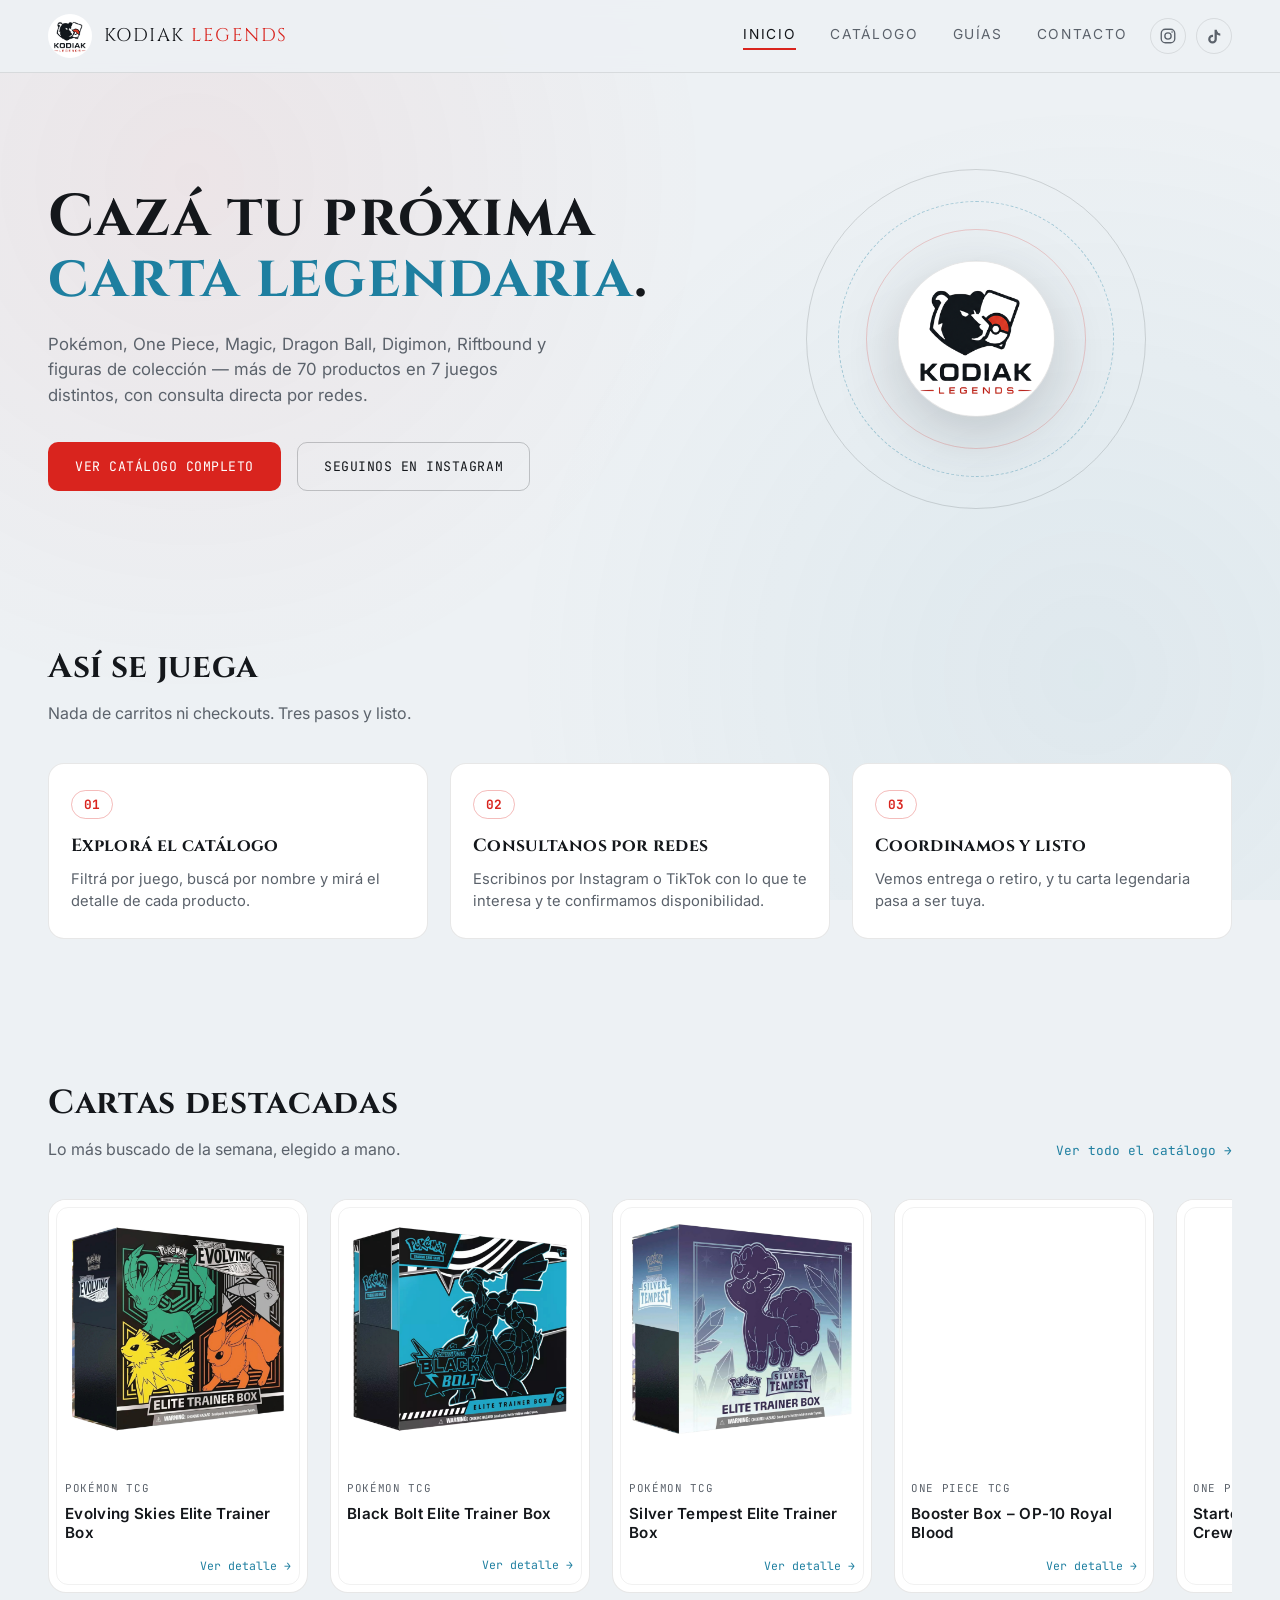
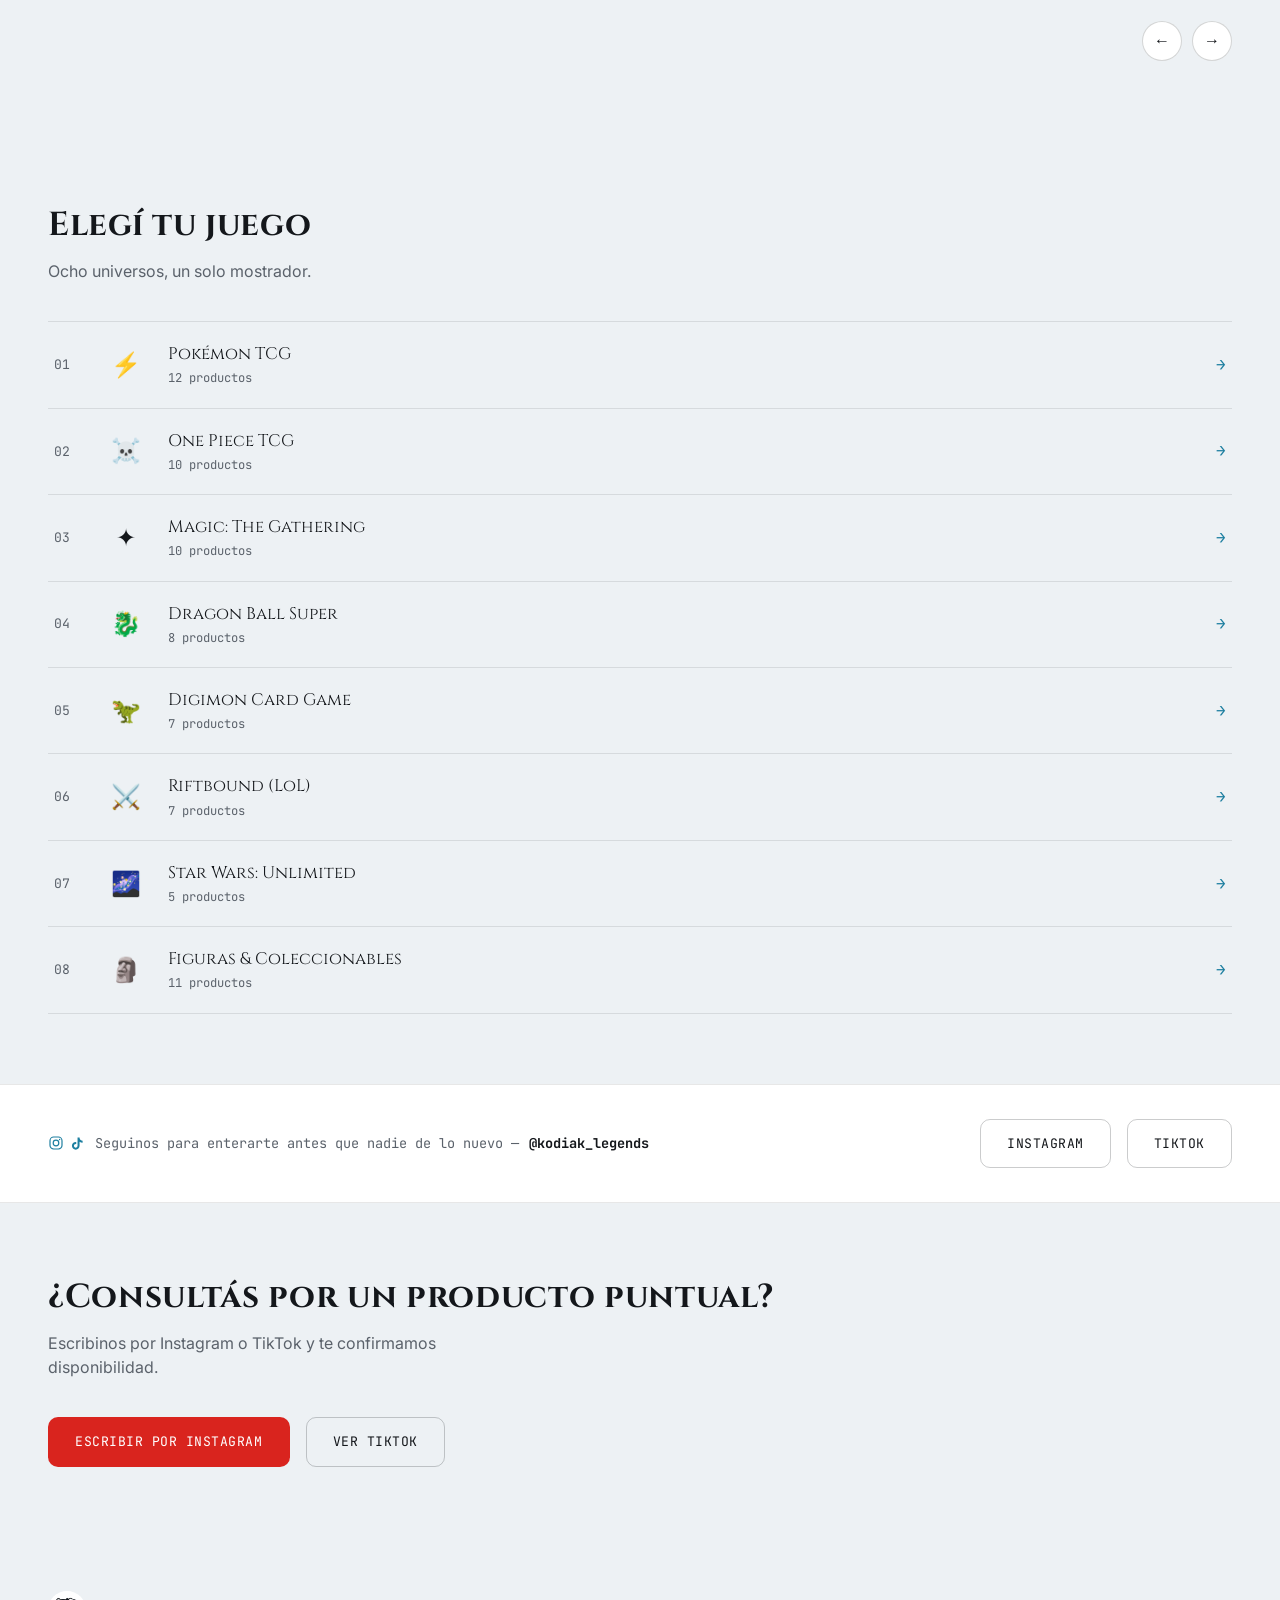
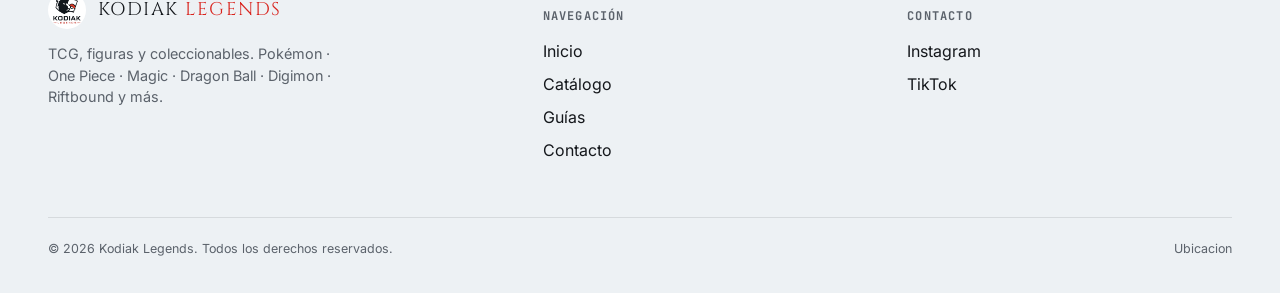
==== index.html @ 85f3c614 "Primera version Kodiak Legends" ====
<!DOCTYPE html>
<html lang="es-AR">

<head>
  <meta charset="UTF-8">
  <meta name="viewport" content="width=device-width, initial-scale=1.0">
  <title>Kodiak Legends — TCG, figuras y coleccionables</title>
  <meta name="description"
    content="Pokémon, One Piece, Magic, Dragon Ball, Digimon, Riftbound y figuras de colección. Seguinos en Instagram y TikTok.">
  <link rel="icon" href="assets/logo.png">
  <link rel="stylesheet" href="css/style.css">
</head>

<body>
  <div class="bg-noise"></div>

  <header class="site-header">
    <div class="wrap">
      <a href="index.html" class="brand">
        <img src="assets/logo.png" alt="Kodiak Legends">
        <span class="brand-name">KODIAK <span>LEGENDS</span></span>
      </a>
      <div class="nav-right">
        <nav class="nav-links">
          <a href="index.html" class="active">Inicio</a>
          <a href="products.html">Catálogo</a>
          <a href="guias.html">Guías</a>
          <a href="#contacto">Contacto</a>
        </nav>
        <div class="social-icons">
          <a href="#" data-ig-link target="_blank" rel="noopener" aria-label="Instagram">
            <svg viewBox="0 0 24 24" width="18" height="18" fill="none" stroke="currentColor" stroke-width="1.8"
              stroke-linecap="round" stroke-linejoin="round">
              <rect x="3" y="3" width="18" height="18" rx="5.5" />
              <circle cx="12" cy="12" r="4.2" />
              <circle cx="17.4" cy="6.6" r="1.1" fill="currentColor" stroke="none" />
            </svg>
          </a>
          <a href="#" data-tiktok-link target="_blank" rel="noopener" aria-label="TikTok">
            <svg viewBox="0 0 24 24" width="17" height="17" fill="currentColor">
              <path
                d="M16.6 5.82c-.85-.93-1.32-2.13-1.32-3.4h-3.2v13.34c0 1.6-1.3 2.9-2.9 2.9-1.6 0-2.9-1.3-2.9-2.9 0-1.6 1.3-2.9 2.9-2.9.28 0 .55.04.8.12v-3.28a6.14 6.14 0 0 0-.8-.05c-3.37 0-6.1 2.73-6.1 6.1 0 3.37 2.73 6.1 6.1 6.1 3.37 0 6.1-2.73 6.1-6.1V9.28a8.36 8.36 0 0 0 4.9 1.56V7.64c-1.16 0-2.26-.4-3.18-1.08a5.6 5.6 0 0 1-.4-.74z" />
            </svg>
          </a>
        </div>
        <button class="hamburger" aria-label="Abrir menú"><span></span><span></span><span></span></button>
      </div>
    </div>
  </header>

  <main>
    <!-- HERO -->
    <section class="hero">
      <div class="wrap">
        <div>
          <h1>Cazá tu próxima <em>carta legendaria</em>.</h1>
          <p class="lead">Pokémon, One Piece, Magic, Dragon Ball, Digimon, Riftbound y figuras de colección — más de 70 productos en 7 juegos distintos, con consulta directa por redes.</p>
          <div class="hero-actions">
            <a href="products.html" class="btn btn-primary">Ver catálogo completo</a>
            <a href="#" data-ig-link target="_blank" rel="noopener" class="btn btn-outline">Seguinos en Instagram</a>
          </div>
        </div>
        <div class="hero-emblem">
          <div class="emblem-ring ring-1"></div>
          <div class="emblem-ring ring-2"></div>
          <div class="emblem-ring ring-3"></div>
          <img src="assets/logo.png" alt="Kodiak Legends" class="emblem-logo">
        </div>
      </div>
    </section>

    <!-- CÓMO FUNCIONA -->
    <section class="section how-it-works">
      <div class="wrap">
        <div class="section-head">
          <div>
            <h2>Así se juega</h2>
            <p>Nada de carritos ni checkouts. Tres pasos y listo.</p>
          </div>
        </div>
        <div class="steps-grid">
          <div class="step-card">
            <span class="step-num">01</span>
            <h3>Explorá el catálogo</h3>
            <p>Filtrá por juego, buscá por nombre y mirá el detalle de cada producto.</p>
          </div>
          <div class="step-card">
            <span class="step-num">02</span>
            <h3>Consultanos por redes</h3>
            <p>Escribinos por Instagram o TikTok con lo que te interesa y te confirmamos disponibilidad.</p>
          </div>
          <div class="step-card">
            <span class="step-num">03</span>
            <h3>Coordinamos y listo</h3>
            <p>Vemos entrega o retiro, y tu carta legendaria pasa a ser tuya.</p>
          </div>
        </div>
      </div>
    </section>

    <!-- DESTACADOS -->
    <section class="section" id="destacados">
      <div class="wrap">
        <div class="section-head">
          <div>
            <h2>Cartas destacadas</h2>
            <p>Lo más buscado de la semana, elegido a mano.</p>
          </div>
          <a href="products.html" class="section-link">Ver todo el catálogo →</a>
        </div>
        <div class="carousel-shell">
          <div class="carousel-track" id="carouselTrack"></div>
          <div class="carousel-nav">
            <button id="carPrev" aria-label="Anterior">←</button>
            <button id="carNext" aria-label="Siguiente">→</button>
          </div>
        </div>
      </div>
    </section>

    <!-- CATEGORÍAS -->
    <section class="section" id="categorias">
      <div class="wrap">
        <div class="section-head">
          <div>
            <h2>Elegí tu juego</h2>
            <p>Ocho universos, un solo mostrador.</p>
          </div>
        </div>
        <div class="chapter-list" id="chapterList"></div>
      </div>
    </section>

    <!-- BANDA REDES -->
    <section class="ig-band">
      <div class="wrap">
        <p class="ig-band-text">
          <span class="ig-band-icons">
            <svg viewBox="0 0 24 24" width="16" height="16" fill="none" stroke="currentColor" stroke-width="1.8"
              stroke-linecap="round" stroke-linejoin="round">
              <rect x="3" y="3" width="18" height="18" rx="5.5" />
              <circle cx="12" cy="12" r="4.2" />
              <circle cx="17.4" cy="6.6" r="1.1" fill="currentColor" stroke="none" />
            </svg>
            <svg viewBox="0 0 24 24" width="15" height="15" fill="currentColor">
              <path
                d="M16.6 5.82c-.85-.93-1.32-2.13-1.32-3.4h-3.2v13.34c0 1.6-1.3 2.9-2.9 2.9-1.6 0-2.9-1.3-2.9-2.9 0-1.6 1.3-2.9 2.9-2.9.28 0 .55.04.8.12v-3.28a6.14 6.14 0 0 0-.8-.05c-3.37 0-6.1 2.73-6.1 6.1 0 3.37 2.73 6.1 6.1 6.1 3.37 0 6.1-2.73 6.1-6.1V9.28a8.36 8.36 0 0 0 4.9 1.56V7.64c-1.16 0-2.26-.4-3.18-1.08a5.6 5.6 0 0 1-.4-.74z" />
            </svg>
          </span>
          Seguinos para enterarte antes que nadie de lo nuevo — <strong>@kodiak_legends</strong>
        </p>
        <div class="hero-actions" style="margin-top:0;">
          <a href="#" data-ig-link target="_blank" rel="noopener" class="btn btn-outline">Instagram</a>
          <a href="#" data-tiktok-link target="_blank" rel="noopener" class="btn btn-outline">TikTok</a>
        </div>
      </div>
    </section>

    <!-- CONTACTO -->
    <section class="section" id="contacto">
      <div class="wrap">
        <div class="section-head">
          <div>
            <h2>¿Consultás por un producto puntual?</h2>
            <p>Escribinos por Instagram o TikTok y te confirmamos disponibilidad.</p>
          </div>
        </div>
        <div class="hero-actions">
          <a href="#" data-ig-link target="_blank" rel="noopener" class="btn btn-primary">Escribir por Instagram</a>
          <a href="#" data-tiktok-link target="_blank" rel="noopener" class="btn btn-outline">Ver TikTok</a>
        </div>
      </div>
    </section>
  </main>

  <footer class="site-footer">
    <div class="wrap">
      <div class="footer-grid">
        <div>
          <div class="footer-brand">
            <img src="assets/logo.png" alt="Kodiak Legends">
            <span class="brand-name">KODIAK <span>LEGENDS</span></span>
          </div>
          <p style="color:var(--bone-dim); max-width:32ch; font-size:0.9rem;">TCG, figuras y coleccionables. Pokémon ·
            One Piece · Magic · Dragon Ball · Digimon · Riftbound y más.</p>
        </div>
        <div>
          <h4>Navegación</h4>
          <ul>
            <li><a href="index.html">Inicio</a></li>
            <li><a href="products.html">Catálogo</a></li>
            <li><a href="guias.html">Guías</a></li>
            <li><a href="#contacto">Contacto</a></li>
          </ul>
        </div>
        <div>
          <h4>Contacto</h4>
          <ul>
            <li><a href="#" data-ig-link target="_blank" rel="noopener">Instagram</a></li>
            <li><a href="#" data-tiktok-link target="_blank" rel="noopener">TikTok</a></li>
          </ul>
        </div>
      </div>
      <div class="footer-bottom">
        <span>© 2026 Kodiak Legends. Todos los derechos reservados.</span>
        <span>Ubicacion</span>
      </div>
    </div>
  </footer>

  <script src="js/products.js"></script>
  <script src="js/main.js"></script>
  <script>
    document.addEventListener("DOMContentLoaded", () => {
      // Carrusel de destacados
      const featured = PRODUCTS.filter((p) => p.featured);
      const track = document.getElementById("carouselTrack");
      track.innerHTML = featured.map(cardHTML).join("");
      attachCardHandlers(track, featured);

      const auto = initAutoCarousel(track, { interval: 3200 });
      document.getElementById("carPrev").addEventListener("click", () => {
        auto.stop();
        track.scrollBy({ left: -280, behavior: "smooth" });
      });
      document.getElementById("carNext").addEventListener("click", () => {
        auto.stop();
        auto.step();
      });

      // Índice de categorías (tabla de contenidos)
      const chapterList = document.getElementById("chapterList");
      chapterList.innerHTML = CATEGORIES.map((c, i) => {
        const count = PRODUCTS.filter((p) => p.category === c.id).length;
        const meta = CATEGORY_META[c.id];
        return `<a class="chapter-row" href="products.html#${c.id}">
          <span class="chapter-index">${String(i + 1).padStart(2, "0")}</span>
          <span class="chapter-icon">${meta.emoji}</span>
          <span class="chapter-info">
            <span class="chapter-name">${c.name}</span>
            <span class="chapter-count">${count} productos</span>
          </span>
          <span class="chapter-arrow">→</span>
        </a>`;
      }).join("");
    });
  </script>
</body>

</html>
---- css/style.css ----
/* ============================================================
   KODIAK LEGENDS — Design tokens
   ============================================================ */
@import url('https://fonts.googleapis.com/css2?family=Cinzel:wght@500;600;700;900&family=Inter:wght@400;500;600;700&family=JetBrains+Mono:wght@400;600;700&display=swap');

:root {
  /* color — tema claro, distinto del negro de Omega Store */
  --ink: #EDF1F4;
  /* fondo general, gris acero muy claro */
  --ink-2: #FFFFFF;
  /* tarjetas / paneles */
  --ink-3: #E2E8ED;
  /* borde / degradé sutil */
  --bone: #14171B;
  /* texto principal (casi negro) */
  --bone-dim: #5B626B;
  /* texto secundario */
  --red: #D9241E;
  --red-dim: #AD1D18;
  --frost: #1E7FA0;
  /* celeste/hielo profundo, legible sobre fondo claro */
  --frost-dim: #145A73;
  --gold: #A6771F;
  --on-accent: #FFFFFF;
  /* texto sobre botones de color solido */

  /* type */
  --f-display: 'Cinzel', serif;
  --f-body: 'Inter', sans-serif;
  --f-mono: 'JetBrains Mono', monospace;

  /* layout */
  --maxw: 1240px;
  --radius-card: 18px;
  --border-thin: 1px solid rgba(20, 23, 27, 0.10);
  --header-h: 78px;
}

* {
  box-sizing: border-box;
}

html {
  scroll-behavior: smooth;
}

body {
  margin: 0;
  background: var(--ink);
  color: var(--bone);
  font-family: var(--f-body);
  line-height: 1.5;
  -webkit-font-smoothing: antialiased;
}

img {
  max-width: 100%;
  display: block;
}

a {
  color: inherit;
  text-decoration: none;
}

ul {
  list-style: none;
  margin: 0;
  padding: 0;
}

h1,
h2,
h3 {
  font-family: var(--f-display);
  margin: 0;
  letter-spacing: 0.02em;
}

p {
  margin: 0;
}

.wrap {
  max-width: var(--maxw);
  margin: 0 auto;
  padding: 0 28px;
}

@media (prefers-reduced-motion: reduce) {
  * {
    animation-duration: 0.001ms !important;
    transition-duration: 0.001ms !important;
  }
}

/* ---------- Textured background ---------- */
.bg-noise {
  position: fixed;
  inset: 0;
  pointer-events: none;
  z-index: 0;
  background-image:
    radial-gradient(circle at 15% 20%, rgba(217, 36, 30, 0.06), transparent 40%),
    radial-gradient(circle at 85% 75%, rgba(30, 127, 160, 0.07), transparent 45%);
}

/* ============================================================
   HEADER
   ============================================================ */
.site-header {
  position: sticky;
  top: 0;
  z-index: 50;
  background: rgba(237, 241, 244, 0.88);
  backdrop-filter: blur(10px);
  border-bottom: var(--border-thin);
}

.site-header .wrap {
  display: flex;
  align-items: center;
  justify-content: space-between;
  padding-top: 14px;
  padding-bottom: 14px;
  gap: 20px;
}

.brand {
  display: flex;
  align-items: center;
  gap: 12px;
}

.brand img {
  height: 44px;
  width: 44px;
  object-fit: cover;
  border-radius: 50%;
}

.brand-name {
  font-family: var(--f-display);
  font-size: 1.15rem;
  letter-spacing: 0.08em;
}

.brand-name span {
  color: var(--red);
}

.nav-right {
  display: flex;
  align-items: center;
  gap: 22px;
}

.nav-links {
  display: flex;
  align-items: center;
  gap: 34px;
}

.nav-links a {
  font-size: 0.86rem;
  text-transform: uppercase;
  letter-spacing: 0.12em;
  color: var(--bone-dim);
  transition: color 0.2s ease;
  position: relative;
  padding-bottom: 4px;
}

.nav-links a:hover,
.nav-links a.active {
  color: var(--bone);
}

.nav-links a.active::after {
  content: "";
  position: absolute;
  left: 0;
  right: 0;
  bottom: -2px;
  height: 2px;
  background: var(--red);
}

.social-icons {
  display: flex;
  align-items: center;
  gap: 10px;
}

.social-icons a {
  width: 36px;
  height: 36px;
  border-radius: 50%;
  display: flex;
  align-items: center;
  justify-content: center;
  border: var(--border-thin);
  color: var(--bone-dim);
  transition: all 0.2s ease;
}

.social-icons a svg {
  display: block;
}

.social-icons a:hover {
  border-color: var(--frost);
  color: var(--frost);
  transform: translateY(-2px);
}

.hamburger {
  display: none;
  flex-direction: column;
  gap: 5px;
  background: none;
  border: none;
  cursor: pointer;
  padding: 6px;
}

.hamburger span {
  width: 24px;
  height: 2px;
  background: var(--bone);
  transition: all 0.25s ease;
}

.hamburger.open span:nth-child(1) {
  transform: translateY(7px) rotate(45deg);
}

.hamburger.open span:nth-child(2) {
  opacity: 0;
}

.hamburger.open span:nth-child(3) {
  transform: translateY(-7px) rotate(-45deg);
}

/* ============================================================
   HERO
   ============================================================ */
.hero {
  position: relative;
  z-index: 1;
  padding: 96px 0 64px;
  overflow: hidden;
}

.hero .wrap {
  display: grid;
  grid-template-columns: 1.1fr 0.9fr;
  gap: 48px;
  align-items: center;
}

.eyebrow {
  font-family: var(--f-mono);
  font-size: 0.78rem;
  letter-spacing: 0.18em;
  text-transform: uppercase;
  color: var(--red-dim);
  display: flex;
  align-items: center;
  gap: 10px;
  margin-bottom: 18px;
}

.eyebrow::before {
  content: "";
  width: 26px;
  height: 1px;
  background: var(--red-dim);
}

.hero h1 {
  font-size: clamp(2.4rem, 4.6vw, 3.8rem);
  line-height: 1.05;
  font-weight: 700;
}

.hero h1 em {
  font-style: normal;
  color: var(--frost);
}

.hero p.lead {
  margin-top: 22px;
  max-width: 46ch;
  color: var(--bone-dim);
  font-size: 1.05rem;
}

.hero-actions {
  display: flex;
  gap: 16px;
  margin-top: 34px;
  flex-wrap: wrap;
}

.btn {
  display: inline-flex;
  align-items: center;
  gap: 8px;
  padding: 14px 26px;
  font-family: var(--f-mono);
  font-size: 0.82rem;
  letter-spacing: 0.04em;
  text-transform: uppercase;
  border-radius: 10px;
  cursor: pointer;
  border: 1px solid transparent;
  transition: transform 0.2s ease, background 0.2s ease;
}

.btn:hover {
  transform: translateY(-2px);
}

.btn-primary {
  background: var(--red);
  color: var(--on-accent);
}

.btn-primary:hover {
  background: var(--red-dim);
}

.btn-outline {
  border-color: rgba(20, 23, 27, 0.22);
  color: var(--bone);
}

.btn-outline:hover {
  border-color: var(--frost);
  color: var(--frost);
}

/* ---------- Hero visual: emblema circular con el logo (marca, no navegación) ---------- */
.hero-emblem {
  position: relative;
  width: 100%;
  max-width: 340px;
  aspect-ratio: 1/1;
  margin: 0 auto;
}
.emblem-ring {
  position: absolute; inset: 0; border-radius: 50%;
  border: 1px solid rgba(20,23,27,0.14);
  animation: emblem-spin 55s linear infinite;
}
.emblem-ring.ring-2 {
  inset: 32px; border-style: dashed; border-color: rgba(30,127,160,0.35);
  animation-duration: 70s; animation-direction: reverse;
}
.emblem-ring.ring-3 { inset: 60px; border-color: rgba(217,36,30,0.2); animation: none; }
@keyframes emblem-spin { to { transform: rotate(360deg); } }
.emblem-logo {
  position: absolute; top: 50%; left: 50%; transform: translate(-50%, -50%);
  width: 46%; height: 46%; object-fit: cover; border-radius: 50%;
  background: var(--ink-2); border: 1px solid rgba(20,23,27,0.10);
  filter: drop-shadow(0 18px 30px rgba(20,23,27,0.18));
}

/* ============================================================
   ÍNDICE DE CATEGORÍAS (tabla de contenidos, no grilla de íconos)
   ============================================================ */
.chapter-list { border-top: var(--border-thin); }
.chapter-row {
  display: flex; align-items: center; gap: 22px; padding: 20px 6px;
  border-bottom: var(--border-thin);
  transition: padding-left 0.2s ease, border-color 0.2s ease, background 0.2s ease;
}
.chapter-row:hover { padding-left: 16px; border-color: rgba(217,36,30,0.35); background: var(--ink-2); }
.chapter-index { font-family: var(--f-mono); font-size: 0.82rem; color: var(--bone-dim); width: 30px; flex-shrink: 0; }
.chapter-icon { font-size: 1.5rem; width: 40px; text-align: center; flex-shrink: 0; }
.chapter-info { flex: 1; display: flex; flex-direction: column; gap: 2px; }
.chapter-info .chapter-name { font-family: var(--f-display); font-size: 1.05rem; }
.chapter-info .chapter-count { font-family: var(--f-mono); font-size: 0.76rem; color: var(--bone-dim); }
.chapter-arrow { font-family: var(--f-mono); color: var(--frost); flex-shrink: 0; }

/* ============================================================
   CÓMO FUNCIONA (paso a paso)
   ============================================================ */
.how-it-works { padding-top: 24px; }
.steps-grid { display: grid; grid-template-columns: repeat(3, 1fr); gap: 22px; }
.step-card {
  background: var(--ink-2); border: var(--border-thin); border-radius: 16px; padding: 26px 22px;
  position: relative;
}
.step-num {
  display: inline-block; font-family: var(--f-mono); font-size: 0.8rem; font-weight: 700;
  color: var(--red); border: 1px solid rgba(217,36,30,0.3); border-radius: 999px; padding: 4px 12px;
  margin-bottom: 14px;
}
.step-card h3 { font-size: 1.1rem; margin-bottom: 8px; }
.step-card p { color: var(--bone-dim); font-size: 0.92rem; }

/* ============================================================
   SECTION HEADINGS
   ============================================================ */
.section {
  position: relative;
  z-index: 1;
  padding: 70px 0;
}

.section-head {
  display: flex;
  align-items: flex-end;
  justify-content: space-between;
  margin-bottom: 38px;
  gap: 20px;
  flex-wrap: wrap;
}

.section-head h2 {
  font-size: clamp(1.6rem, 2.6vw, 2.2rem);
}

.section-head p {
  color: var(--bone-dim);
  max-width: 40ch;
  margin-top: 8px;
}

.section-link {
  font-family: var(--f-mono);
  font-size: 0.8rem;
  color: var(--frost);
  white-space: nowrap;
}

.section-link:hover {
  text-decoration: underline;
}

/* ============================================================
   CARROUSEL DE DESTACADOS (autoplay)
   ============================================================ */
.carousel-shell {
  position: relative;
}

.carousel-track {
  display: flex;
  gap: 22px;
  overflow-x: auto;
  scroll-snap-type: x mandatory;
  padding-bottom: 10px;
  scrollbar-width: none;
}

.carousel-track::-webkit-scrollbar {
  display: none;
}

.carousel-track .card {
  flex: 0 0 260px;
  scroll-snap-align: start;
}

.carousel-nav {
  display: flex;
  gap: 10px;
  margin-top: 18px;
  justify-content: flex-end;
}

.carousel-nav button {
  width: 40px;
  height: 40px;
  border-radius: 50%;
  border: 1px solid rgba(20, 23, 27, 0.18);
  background: var(--ink-2);
  color: var(--bone);
  cursor: pointer;
  font-size: 1rem;
  display: flex;
  align-items: center;
  justify-content: center;
  transition: all 0.2s ease;
}

.carousel-nav button:hover {
  border-color: var(--red);
  color: var(--red);
}

/* ============================================================
   TARJETA DE PRODUCTO
   ============================================================ */
.card {
  position: relative;
  border-radius: var(--radius-card);
  background: var(--ink-2);
  border: var(--border-thin);
  overflow: hidden;
  cursor: pointer;
  transition: transform 0.25s ease, border-color 0.25s ease, box-shadow 0.25s ease;
}

.card:hover {
  transform: translateY(-6px);
  border-color: rgba(217, 36, 30, 0.35);
  box-shadow: 0 24px 44px rgba(20, 23, 27, 0.14);
}

.card::after {
  content: "";
  position: absolute;
  inset: 7px;
  border-radius: 12px;
  pointer-events: none;
  border: 1px solid rgba(20, 23, 27, 0.06);
}

.card-art {
  position: relative;
  aspect-ratio: 1/1;
  display: flex;
  align-items: center;
  justify-content: center;
  overflow: hidden;
  background: var(--ink-2);
}

.card-art img {
  width: 100%;
  height: 100%;
  object-fit: cover;
  display: block;
}

.card-art.has-img {
  background: var(--ink-2);
}

.card-art.has-img img {
  object-fit: contain;
  padding: 16px;
  box-sizing: border-box;
}

.card-art .art-placeholder {
  font-family: var(--f-mono);
  font-size: 0.66rem;
  letter-spacing: 0.08em;
  text-transform: uppercase;
  color: rgba(242, 241, 237, 0.55);
  text-align: center;
  padding: 0 14px;
}

.card.featured .card-art::before {
  content: "";
  position: absolute;
  inset: 0;
  opacity: 0;
  background: linear-gradient(115deg, transparent 30%, rgba(143, 216, 232, 0.5) 48%, rgba(255, 255, 255, 0.7) 50%, rgba(217, 36, 30, 0.45) 52%, transparent 70%);
  transform: translateX(-120%);
}

.card.featured:hover .card-art::before {
  opacity: 1;
  animation: sheen 1.1s ease forwards;
}

@keyframes sheen {
  to {
    transform: translateX(120%);
  }
}

.card-body {
  padding: 16px 16px 18px;
  position: relative;
  z-index: 1;
}

.card-cat {
  font-family: var(--f-mono);
  font-size: 0.68rem;
  color: var(--bone-dim);
  text-transform: uppercase;
  letter-spacing: 0.06em;
}

.card-name {
  font-family: var(--f-body);
  font-weight: 600;
  font-size: 0.95rem;
  margin-top: 6px;
  line-height: 1.3;
  min-height: 2.5em;
}

.card-foot {
  display: flex;
  align-items: center;
  justify-content: flex-end;
  margin-top: 14px;
}

.card-cta {
  font-family: var(--f-mono);
  font-size: 0.72rem;
  color: var(--frost);
}

/* ============================================================
   BANDA REDES
   ============================================================ */
.ig-band {
  border-top: var(--border-thin);
  border-bottom: var(--border-thin);
  padding: 34px 0;
  background: var(--ink-2);
}

.ig-band .wrap {
  display: flex;
  align-items: center;
  justify-content: space-between;
  flex-wrap: wrap;
  gap: 16px;
}

.ig-band-text {
  font-family: var(--f-mono);
  font-size: 0.85rem;
  color: var(--bone-dim);
  display: flex;
  align-items: center;
  gap: 10px;
}

.ig-band-icons {
  display: flex;
  align-items: center;
  gap: 6px;
  color: var(--frost);
}

.ig-band strong {
  color: var(--bone);
}

/* ============================================================
   FOOTER
   ============================================================ */
.site-footer {
  padding: 54px 0 34px;
  position: relative;
  z-index: 1;
}

.footer-grid {
  display: grid;
  grid-template-columns: 1.4fr 1fr 1fr;
  gap: 40px;
}

.footer-brand {
  display: flex;
  align-items: center;
  gap: 12px;
  margin-bottom: 14px;
}

.footer-brand img {
  height: 38px;
  width: 38px;
  object-fit: cover;
  border-radius: 50%;
}

.site-footer h4 {
  font-family: var(--f-mono);
  font-size: 0.75rem;
  text-transform: uppercase;
  letter-spacing: 0.1em;
  color: var(--bone-dim);
  margin-bottom: 14px;
}

.site-footer ul li {
  margin-bottom: 9px;
}

.site-footer ul a:hover {
  color: var(--frost);
}

.footer-bottom {
  margin-top: 46px;
  padding-top: 22px;
  border-top: var(--border-thin);
  display: flex;
  justify-content: space-between;
  font-size: 0.78rem;
  color: var(--bone-dim);
  flex-wrap: wrap;
  gap: 10px;
}

/* ============================================================
   PÁGINA CATÁLOGO
   ============================================================ */
.catalog-header {
  padding: 54px 0 30px;
  position: relative;
  z-index: 1;
}

.catalog-header h1 {
  font-size: clamp(2rem, 3.6vw, 2.7rem);
}

.catalog-header p {
  color: var(--bone-dim);
  margin-top: 12px;
  max-width: 55ch;
}

.catalog-controls {
  position: sticky;
  top: var(--header-h);
  z-index: 40;
  background: rgba(237, 241, 244, 0.94);
  backdrop-filter: blur(10px);
  border-top: var(--border-thin);
  border-bottom: var(--border-thin);
  padding: 18px 0;
}

.controls-row {
  display: flex;
  gap: 16px;
  align-items: center;
  flex-wrap: wrap;
}

.search-box {
  flex: 1;
  min-width: 220px;
  display: flex;
  align-items: center;
  gap: 10px;
  background: var(--ink-2);
  border: var(--border-thin);
  border-radius: 10px;
  padding: 10px 14px;
}

.search-box input {
  background: none;
  border: none;
  outline: none;
  color: var(--bone);
  font-family: var(--f-body);
  width: 100%;
  font-size: 0.92rem;
}

.search-box input::placeholder {
  color: var(--bone-dim);
}

.chip-row {
  display: flex;
  gap: 8px;
  flex-wrap: wrap;
}

.chip {
  font-family: var(--f-mono);
  font-size: 0.76rem;
  letter-spacing: 0.03em;
  text-transform: uppercase;
  padding: 8px 14px;
  border-radius: 999px;
  border: 1px solid rgba(20, 23, 27, 0.18);
  cursor: pointer;
  background: var(--ink-2);
  color: var(--bone-dim);
  transition: all 0.2s ease;
  white-space: nowrap;
}

.chip:hover {
  border-color: var(--bone);
  color: var(--bone);
}

.chip.active {
  background: var(--red);
  border-color: var(--red);
  color: var(--on-accent);
}

.sort-select {
  background: var(--ink-2);
  border: var(--border-thin);
  border-radius: 10px;
  color: var(--bone);
  font-family: var(--f-mono);
  font-size: 0.78rem;
  padding: 10px 12px;
  cursor: pointer;
}

.catalog-meta {
  padding: 22px 0 0;
  font-family: var(--f-mono);
  font-size: 0.8rem;
  color: var(--bone-dim);
}

.catalog-grid {
  display: grid;
  grid-template-columns: repeat(auto-fill, minmax(230px, 1fr));
  gap: 22px;
  padding: 26px 0 70px;
}

.empty-state {
  text-align: center;
  padding: 80px 20px;
  color: var(--bone-dim);
}

.empty-state h3 {
  font-family: var(--f-display);
  color: var(--bone);
  margin-bottom: 10px;
}

/* ---------- Modal producto ---------- */
.modal-overlay {
  position: fixed;
  inset: 0;
  background: rgba(15, 17, 20, 0.55);
  backdrop-filter: blur(4px);
  z-index: 100;
  display: flex;
  align-items: center;
  justify-content: center;
  padding: 20px;
  opacity: 0;
  pointer-events: none;
  transition: opacity 0.25s ease;
}

.modal-overlay.open {
  opacity: 1;
  pointer-events: auto;
}

.modal-box {
  background: var(--ink-2);
  border: var(--border-thin);
  border-radius: 20px;
  max-width: 560px;
  width: 100%;
  display: grid;
  grid-template-columns: 200px 1fr;
  overflow: hidden;
  box-shadow: 0 30px 70px rgba(15, 17, 20, 0.35);
  transform: translateY(16px);
  transition: transform 0.25s ease;
}

.modal-overlay.open .modal-box {
  transform: translateY(0);
}

.modal-art {
  aspect-ratio: 1/1;
  display: flex;
  align-items: center;
  justify-content: center;
  background: var(--ink-2);
}

.modal-art.has-img {
  background: var(--ink-2);
}

.modal-art.has-img img {
  object-fit: contain;
  padding: 16px;
  box-sizing: border-box;
}

.modal-art .art-placeholder {
  font-family: var(--f-mono);
  font-size: 0.66rem;
  letter-spacing: 0.08em;
  text-transform: uppercase;
  color: rgba(242, 241, 237, 0.55);
  text-align: center;
  padding: 0 14px;
}

.modal-info {
  padding: 26px 24px;
  position: relative;
}

.modal-close {
  position: absolute;
  top: 14px;
  right: 16px;
  background: none;
  border: none;
  color: var(--bone-dim);
  font-size: 1.3rem;
  cursor: pointer;
}

.modal-close:hover {
  color: var(--bone);
}

.modal-info .card-cat {
  display: block;
}

.modal-info h3 {
  margin-top: 8px;
  font-size: 1.2rem;
}

.modal-info .modal-desc {
  margin-top: 12px;
  color: var(--bone-dim);
  font-size: 0.92rem;
}

.modal-info .modal-social {
  display: flex;
  gap: 10px;
  margin-top: 22px;
}

.modal-info .btn {
  flex: 1;
  justify-content: center;
}

/* ============================================================
   PÁGINA GUÍAS
   ============================================================ */
.guide-header { padding: 54px 0 30px; position: relative; z-index: 1; }
.guide-header h1 { font-size: clamp(2rem, 3.6vw, 2.7rem); }
.guide-header p { color: var(--bone-dim); margin-top: 12px; max-width: 55ch; }

.guide-tabs { display: flex; gap: 8px; flex-wrap: wrap; padding: 0 0 32px; }
.guide-active-title { font-size: 1.3rem; margin-bottom: 20px; }
.guide-tab {
  font-family: var(--f-mono); font-size: 0.76rem; letter-spacing: 0.03em; text-transform: uppercase;
  padding: 9px 16px; border-radius: 999px; border: 1px solid rgba(20,23,27,0.18); cursor: pointer;
  background: var(--ink-2); color: var(--bone-dim); transition: all 0.2s ease; white-space: nowrap;
}.guide-tab:hover { border-color: var(--bone); color: var(--bone); }
.guide-tab.active { background: var(--red); border-color: var(--red); color: var(--on-accent); }

.guide-grid {
  display: grid; grid-template-columns: repeat(3, 1fr); gap: 18px; padding-bottom: 80px;
}
.guide-plate {
  background: var(--bone); color: var(--ink); border-radius: 16px; padding: 28px 22px; min-height: 170px;
  display: flex; flex-direction: column; align-items: center; justify-content: center; text-align: center;
  transition: transform 0.2s ease, box-shadow 0.2s ease; box-shadow: 0 14px 30px rgba(20,23,27,0.10);
  border: none; font-family: inherit; cursor: pointer; width: 100%;
}
.guide-plate:hover { transform: translateY(-5px); box-shadow: 0 22px 44px rgba(20,23,27,0.18); }
.guide-plate-icon { font-size: 1.7rem; margin-bottom: 10px; }
.guide-plate h3 { font-family: var(--f-body); font-weight: 700; font-size: 1.02rem; margin-bottom: 8px; }
.guide-plate p { font-family: var(--f-body); font-size: 0.82rem; color: rgba(242,241,237,0.6); line-height: 1.4; }
.guide-plate-cta {
  display: block; margin-top: 16px; font-family: var(--f-mono); font-size: 0.72rem; letter-spacing: 0.04em;
  text-transform: uppercase; color: var(--frost);
}

/* ---------- Modal de guía ---------- */
.guide-modal-box {
  background: var(--ink-2); border: var(--border-thin); border-radius: 20px; max-width: 480px; width: 100%;
  padding: 30px 26px; position: relative; box-shadow: 0 30px 70px rgba(15,17,20,0.35);
  transform: translateY(16px); transition: transform 0.25s ease;
}
.modal-overlay.open .guide-modal-box { transform: translateY(0); }
.guide-modal-icon { display: block; font-size: 1.8rem; margin-bottom: 8px; }
.guide-modal-box h3 { margin-top: 8px; font-size: 1.25rem; }
.guide-modal-box .modal-desc { margin-top: 14px; color: var(--bone-dim); font-size: 0.95rem; }

/* ============================================================
   RESPONSIVE
   ============================================================ */
@media (max-width: 980px) {
  .hero .wrap {
    grid-template-columns: 1fr;
  }

  .hero-emblem {
    max-width: 220px;
    order: -1;
    margin-bottom: 10px;
  }

  .steps-grid {
    grid-template-columns: 1fr;
  }

  .guide-grid {
    grid-template-columns: repeat(2, 1fr);
  }

  .footer-grid {
    grid-template-columns: 1fr 1fr;
  }
}

@media (max-width: 720px) {
  .nav-right {
    gap: 12px;
  }

  .nav-links {
    position: fixed;
    top: var(--header-h);
    left: 0;
    right: 0;
    background: var(--ink);
    border-bottom: var(--border-thin);
    flex-direction: column;
    align-items: flex-start;
    gap: 0;
    max-height: 0;
    overflow: hidden;
    transition: max-height 0.3s ease;
    z-index: 49;
  }

  .nav-links.open {
    max-height: 260px;
  }

  .nav-links a {
    width: 100%;
    padding: 16px 28px;
    border-bottom: var(--border-thin);
  }

  .hamburger {
    display: flex;
  }

  .catalog-grid {
    grid-template-columns: repeat(2, minmax(140px, 1fr));
    gap: 14px;
  }

  .chapter-row {
    gap: 14px;
    padding: 16px 4px;
  }

  .chapter-icon {
    width: 30px;
  }

  .modal-box {
    grid-template-columns: 1fr;
  }

  .guide-grid {
    grid-template-columns: 1fr;
  }

  .footer-grid {
    grid-template-columns: 1fr;
    gap: 28px;
  }
}

/* Keyboard focus visibility */
a:focus-visible,
button:focus-visible,
input:focus-visible {
  outline: 2px solid var(--frost);
  outline-offset: 2px;
}
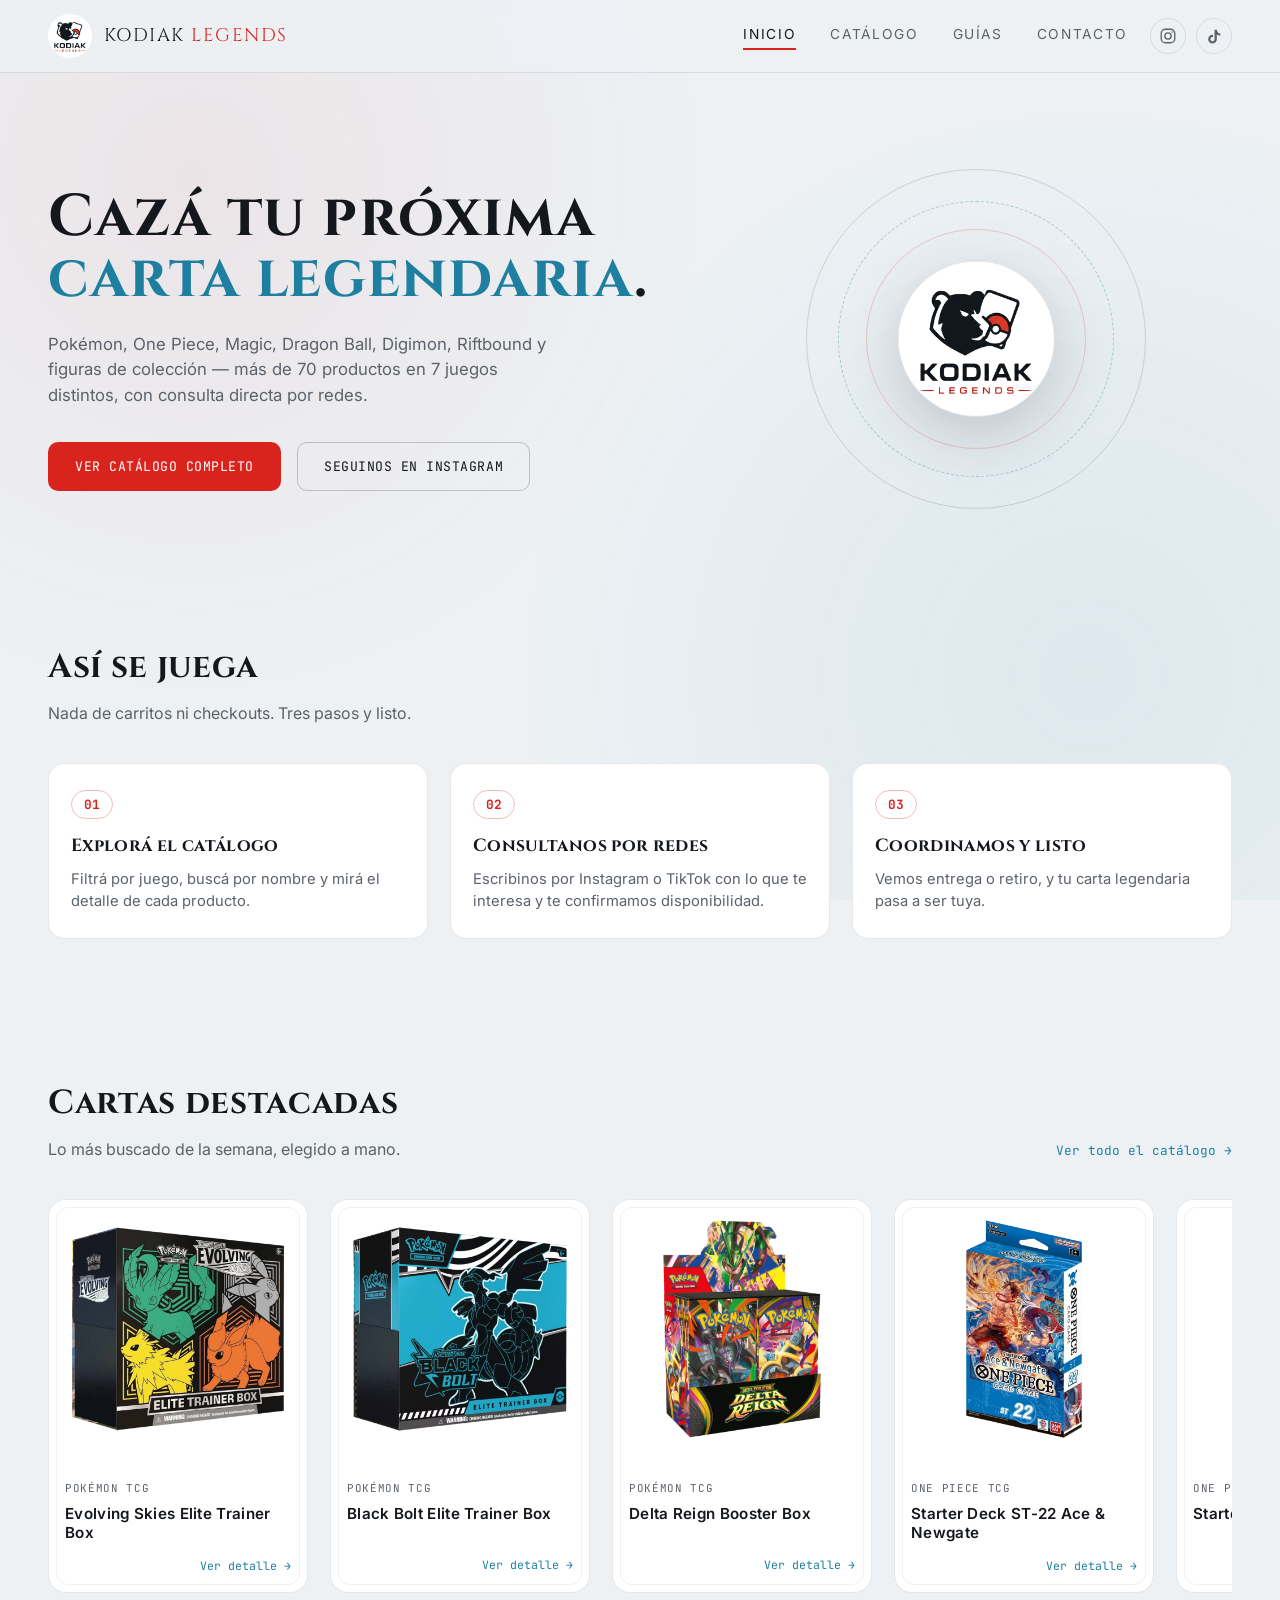
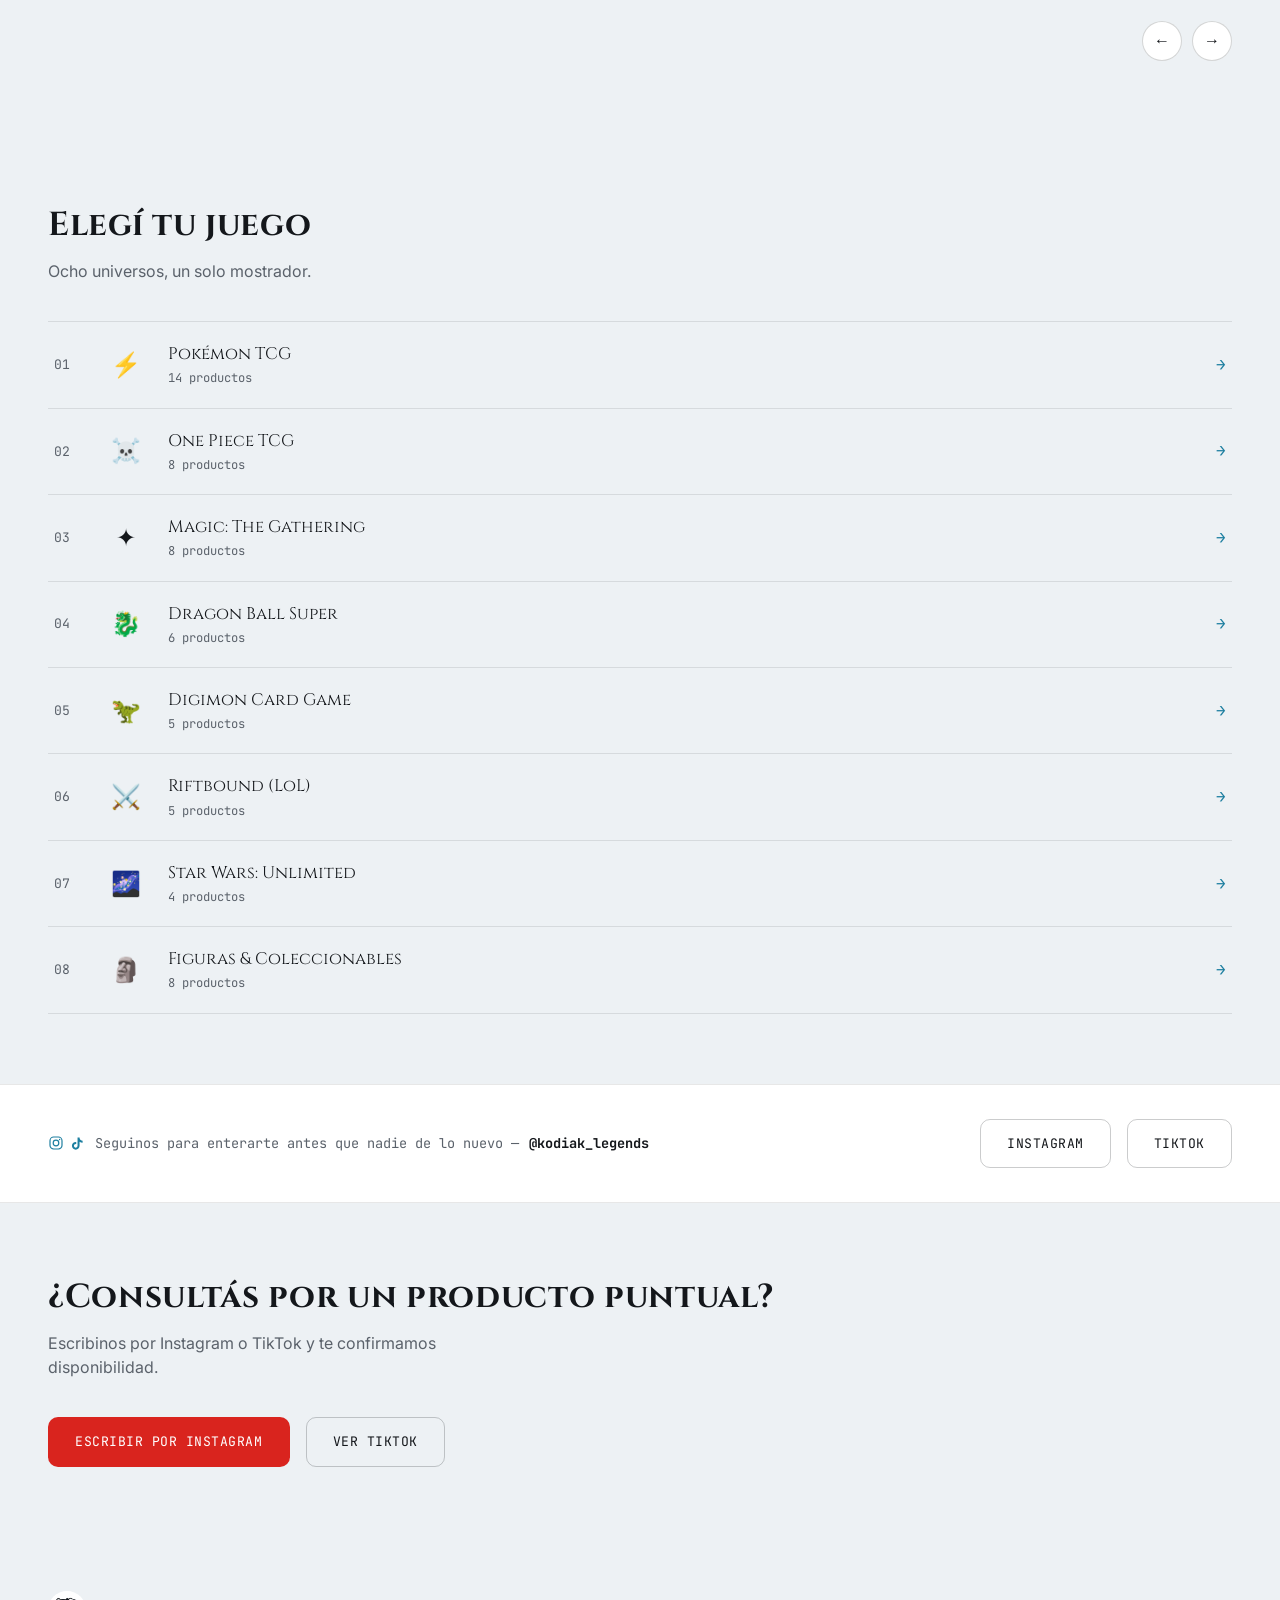
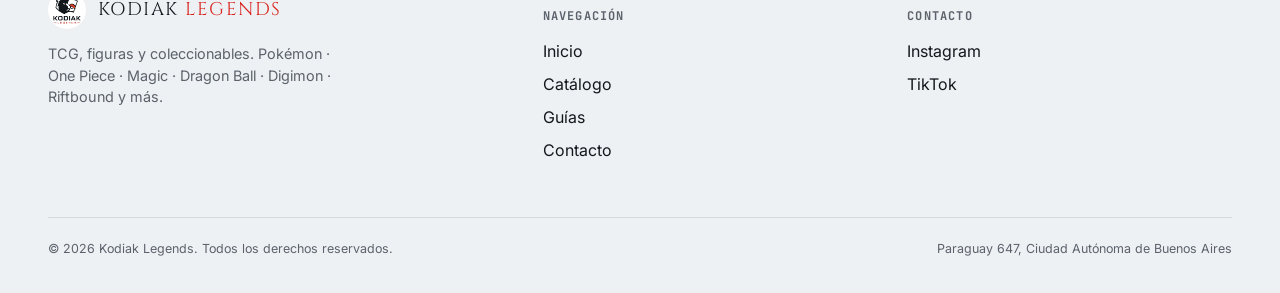
==== commit f3ab40a3: "Actualización de la tienda Kodiak" ====
--- a/index.html
+++ b/index.html
@@ -54,7 +54,8 @@
       <div class="wrap">
         <div>
           <h1>Cazá tu próxima <em>carta legendaria</em>.</h1>
-          <p class="lead">Pokémon, One Piece, Magic, Dragon Ball, Digimon, Riftbound y figuras de colección — más de 70 productos en 7 juegos distintos, con consulta directa por redes.</p>
+          <p class="lead">Pokémon, One Piece, Magic, Dragon Ball, Digimon, Riftbound y figuras de colección — más de 70
+            productos en 7 juegos distintos, con consulta directa por redes.</p>
           <div class="hero-actions">
             <a href="products.html" class="btn btn-primary">Ver catálogo completo</a>
             <a href="#" data-ig-link target="_blank" rel="noopener" class="btn btn-outline">Seguinos en Instagram</a>
@@ -203,7 +204,7 @@
       </div>
       <div class="footer-bottom">
         <span>© 2026 Kodiak Legends. Todos los derechos reservados.</span>
-        <span>Ubicacion</span>
+        <span>Paraguay 647, Ciudad Autónoma de Buenos Aires</span>
       </div>
     </div>
   </footer>
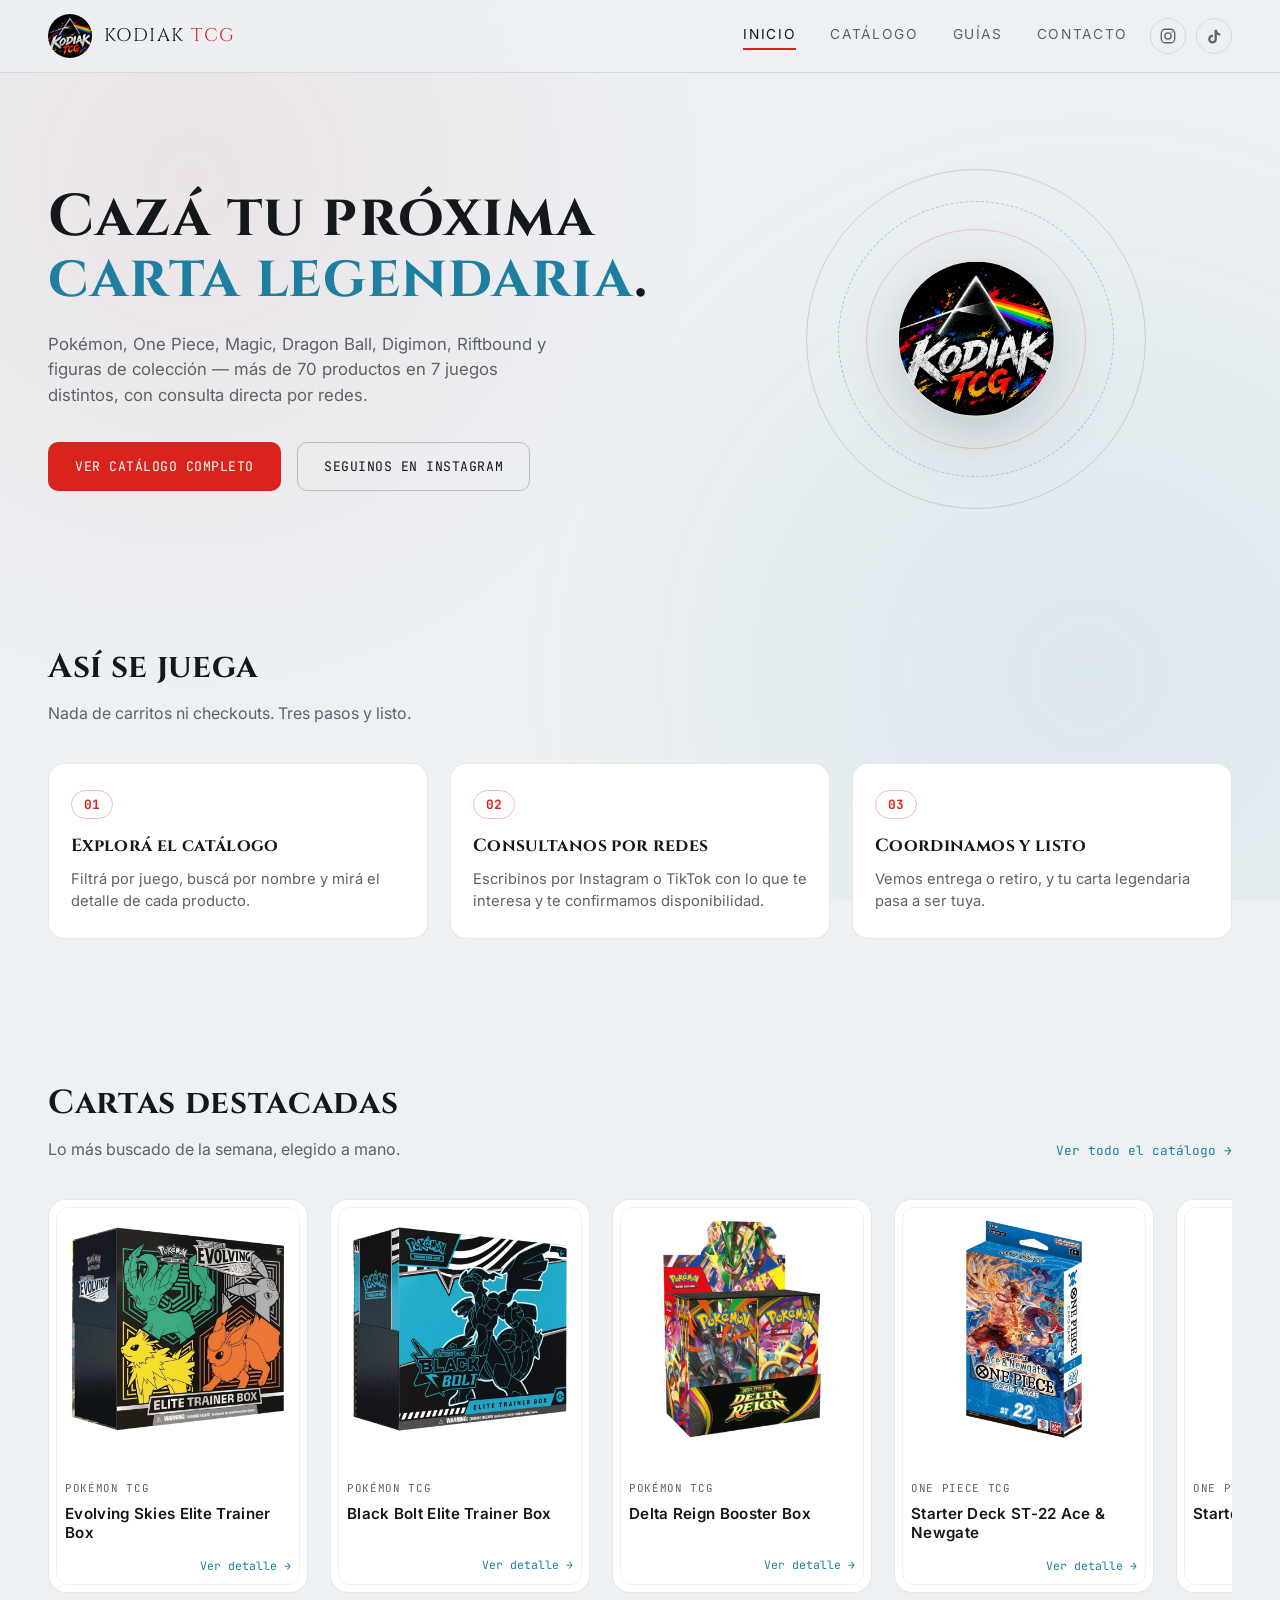
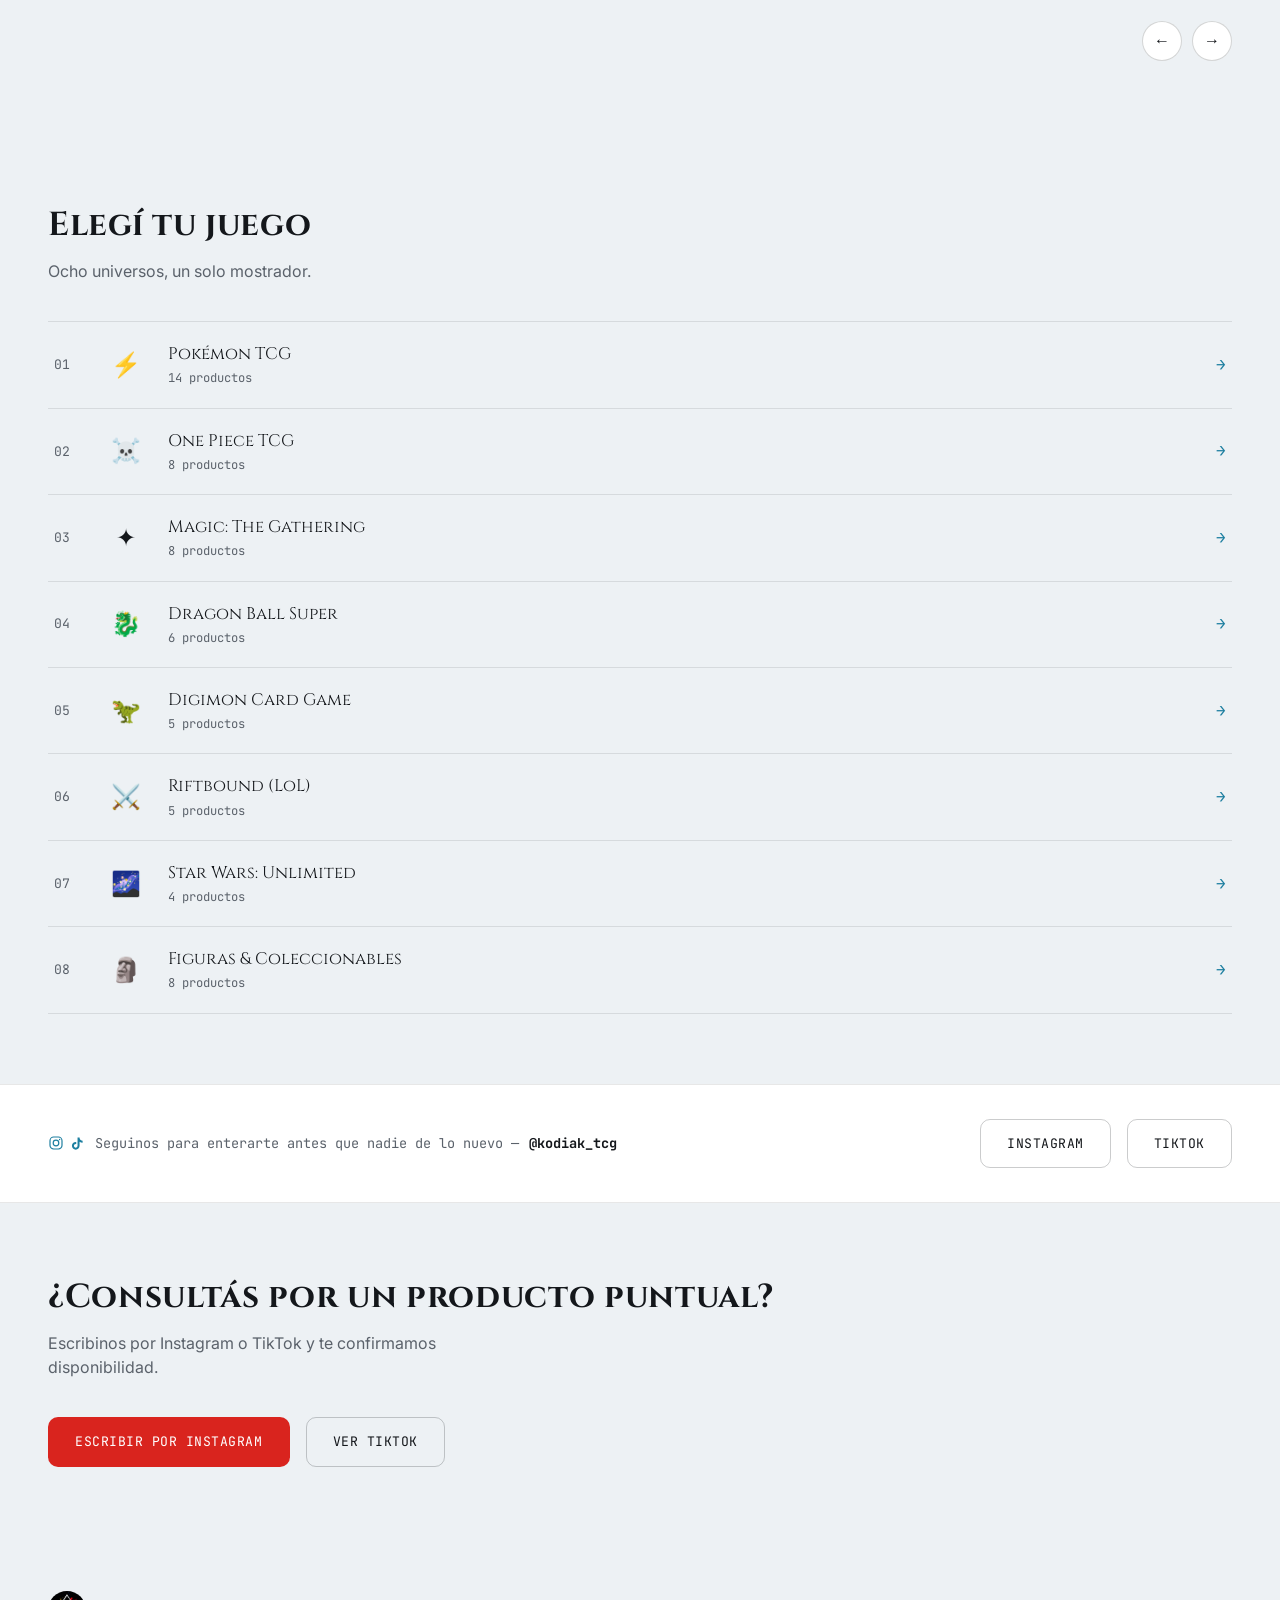
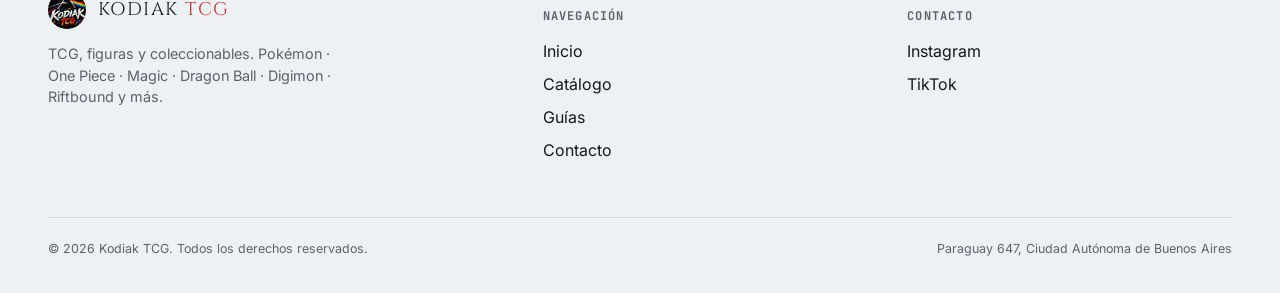
==== commit 5110b79d: "Cambio de nombre a Kodiak TCG y links de redes" ====
--- a/index.html
+++ b/index.html
@@ -4,7 +4,7 @@
 <head>
   <meta charset="UTF-8">
   <meta name="viewport" content="width=device-width, initial-scale=1.0">
-  <title>Kodiak Legends — TCG, figuras y coleccionables</title>
+  <title>Kodiak TCG — TCG, figuras y coleccionables</title>
   <meta name="description"
     content="Pokémon, One Piece, Magic, Dragon Ball, Digimon, Riftbound y figuras de colección. Seguinos en Instagram y TikTok.">
   <link rel="icon" href="assets/logo.png">
@@ -17,8 +17,8 @@
   <header class="site-header">
     <div class="wrap">
       <a href="index.html" class="brand">
-        <img src="assets/logo.png" alt="Kodiak Legends">
-        <span class="brand-name">KODIAK <span>LEGENDS</span></span>
+        <img src="assets/logo.png" alt="Kodiak TCG">
+        <span class="brand-name">KODIAK <span>TCG</span></span>
       </a>
       <div class="nav-right">
         <nav class="nav-links">
@@ -65,7 +65,7 @@
           <div class="emblem-ring ring-1"></div>
           <div class="emblem-ring ring-2"></div>
           <div class="emblem-ring ring-3"></div>
-          <img src="assets/logo.png" alt="Kodiak Legends" class="emblem-logo">
+          <img src="assets/logo.png" alt="Kodiak TCG" class="emblem-logo">
         </div>
       </div>
     </section>
@@ -148,7 +148,7 @@
                 d="M16.6 5.82c-.85-.93-1.32-2.13-1.32-3.4h-3.2v13.34c0 1.6-1.3 2.9-2.9 2.9-1.6 0-2.9-1.3-2.9-2.9 0-1.6 1.3-2.9 2.9-2.9.28 0 .55.04.8.12v-3.28a6.14 6.14 0 0 0-.8-.05c-3.37 0-6.1 2.73-6.1 6.1 0 3.37 2.73 6.1 6.1 6.1 3.37 0 6.1-2.73 6.1-6.1V9.28a8.36 8.36 0 0 0 4.9 1.56V7.64c-1.16 0-2.26-.4-3.18-1.08a5.6 5.6 0 0 1-.4-.74z" />
             </svg>
           </span>
-          Seguinos para enterarte antes que nadie de lo nuevo — <strong>@kodiak_legends</strong>
+          Seguinos para enterarte antes que nadie de lo nuevo — <strong>@kodiak_tcg</strong>
         </p>
         <div class="hero-actions" style="margin-top:0;">
           <a href="#" data-ig-link target="_blank" rel="noopener" class="btn btn-outline">Instagram</a>
@@ -179,8 +179,8 @@
       <div class="footer-grid">
         <div>
           <div class="footer-brand">
-            <img src="assets/logo.png" alt="Kodiak Legends">
-            <span class="brand-name">KODIAK <span>LEGENDS</span></span>
+            <img src="assets/logo.png" alt="Kodiak TCG">
+            <span class="brand-name">KODIAK <span>TCG</span></span>
           </div>
           <p style="color:var(--bone-dim); max-width:32ch; font-size:0.9rem;">TCG, figuras y coleccionables. Pokémon ·
             One Piece · Magic · Dragon Ball · Digimon · Riftbound y más.</p>
@@ -203,7 +203,7 @@
         </div>
       </div>
       <div class="footer-bottom">
-        <span>© 2026 Kodiak Legends. Todos los derechos reservados.</span>
+        <span>© 2026 Kodiak TCG. Todos los derechos reservados.</span>
         <span>Paraguay 647, Ciudad Autónoma de Buenos Aires</span>
       </div>
     </div>
--- a/css/style.css
+++ b/css/style.css
@@ -1,5 +1,5 @@
 /* ============================================================
-   KODIAK LEGENDS — Design tokens
+   KODIAK TCG — Design tokens
    ============================================================ */
 @import url('https://fonts.googleapis.com/css2?family=Cinzel:wght@500;600;700;900&family=Inter:wght@400;500;600;700&family=JetBrains+Mono:wght@400;600;700&display=swap');
 
@@ -558,7 +558,7 @@
   padding: 0 14px;
 }
 
-.card.featured .card-art::before {
+.card .card-art::before {
   content: "";
   position: absolute;
   inset: 0;
@@ -567,7 +567,7 @@
   transform: translateX(-120%);
 }
 
-.card.featured:hover .card-art::before {
+.card:hover .card-art::before {
   opacity: 1;
   animation: sheen 1.1s ease forwards;
 }
